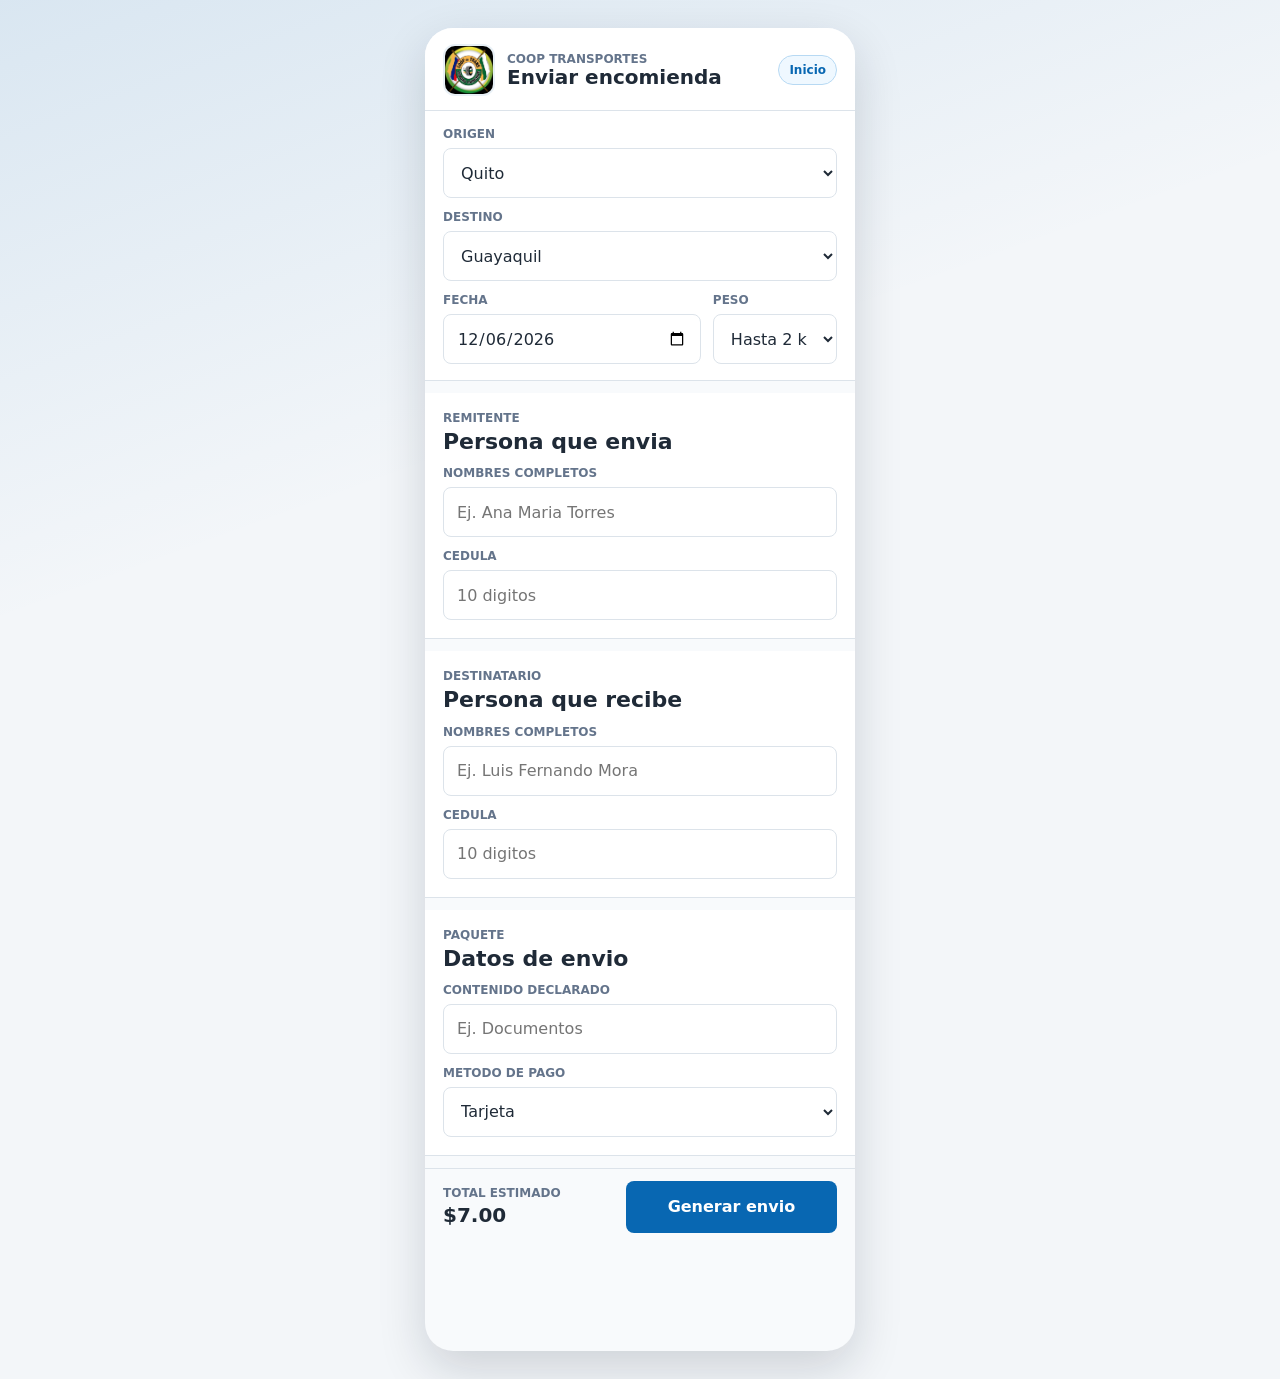
==== encomiendas.html @ 29287d23 "Build transport webview demo" ====
<!doctype html>
<html lang="es">
  <head>
    <meta charset="utf-8" />
    <meta name="viewport" content="width=device-width, initial-scale=1, viewport-fit=cover" />
    <title>Coop Transportes | Encomiendas</title>
    <link rel="stylesheet" href="./styles.css?v=20260619-scanner-dashboard" />
  </head>
  <body>
    <main class="app-shell">
      <header class="topbar">
        <div class="brand">
          <img class="brand-logo" src="./assets/zamora-chinchipe-logo.jpg" alt="Cooperativa de Transporte Zamora Chinchipe" />
          <div>
            <p>Coop Transportes</p>
            <h1>Enviar encomienda</h1>
          </div>
        </div>
        <a class="secure-pill link-pill" href="./index.html">Inicio</a>
      </header>

      <form id="parcel-form" class="parcel-form">
        <section class="route-panel" aria-label="Ruta de encomienda">
          <label>
            <span>Origen</span>
            <select id="parcel-origin" required>
              <option value="Quito">Quito</option>
              <option value="Guayaquil">Guayaquil</option>
              <option value="Cuenca">Cuenca</option>
              <option value="Manta">Manta</option>
            </select>
          </label>

          <label>
            <span>Destino</span>
            <select id="parcel-destination" required>
              <option value="Guayaquil">Guayaquil</option>
              <option value="Quito">Quito</option>
              <option value="Cuenca">Cuenca</option>
              <option value="Manta">Manta</option>
            </select>
          </label>

          <div class="inline-fields">
            <label>
              <span>Fecha</span>
              <input id="parcel-date" type="date" required />
            </label>
            <label>
              <span>Peso</span>
              <select id="parcel-weight" required>
                <option value="Hasta 2 kg">Hasta 2 kg</option>
                <option value="2 a 5 kg">2 a 5 kg</option>
                <option value="5 a 10 kg">5 a 10 kg</option>
              </select>
            </label>
          </div>
        </section>

        <section class="form-section">
          <div class="section-title">
            <p>Remitente</p>
            <h2>Persona que envia</h2>
          </div>
          <label>
            <span>Nombres completos</span>
            <input id="sender-name" type="text" autocomplete="name" required minlength="5" placeholder="Ej. Ana Maria Torres" />
          </label>
          <label>
            <span>Cedula</span>
            <input id="sender-id" type="text" inputmode="numeric" maxlength="10" pattern="[0-9]{10}" required placeholder="10 digitos" />
          </label>
        </section>

        <section class="form-section">
          <div class="section-title">
            <p>Destinatario</p>
            <h2>Persona que recibe</h2>
          </div>
          <label>
            <span>Nombres completos</span>
            <input id="receiver-name" type="text" autocomplete="name" required minlength="5" placeholder="Ej. Luis Fernando Mora" />
          </label>
          <label>
            <span>Cedula</span>
            <input id="receiver-id" type="text" inputmode="numeric" maxlength="10" pattern="[0-9]{10}" required placeholder="10 digitos" />
          </label>
        </section>

        <section class="form-section">
          <div class="section-title">
            <p>Paquete</p>
            <h2>Datos de envio</h2>
          </div>
          <label>
            <span>Contenido declarado</span>
            <input id="parcel-content" type="text" required minlength="3" placeholder="Ej. Documentos" />
          </label>
          <label>
            <span>Metodo de pago</span>
            <select id="parcel-payment" required>
              <option value="Tarjeta">Tarjeta</option>
              <option value="Efectivo">Efectivo</option>
            </select>
          </label>
        </section>

        <section class="parcel-summary" aria-label="Resumen de encomienda">
          <div>
            <span>Total estimado</span>
            <strong id="parcel-total">$0.00</strong>
          </div>
          <button class="primary" type="submit">Generar envio</button>
        </section>
      </form>

      <dialog id="parcel-dialog">
        <div class="dialog-card">
          <div class="done-mark">OK</div>
          <p class="eyebrow">Encomienda registrada</p>
          <h2>Orden generada</h2>
          <p id="parcel-copy"></p>
          <strong id="parcel-code" class="ticket-code"></strong>
          <a class="primary action-link" href="./index.html">Volver al inicio</a>
        </div>
      </dialog>
    </main>

    <script src="./encomiendas.js?v=20260619-scanner-dashboard"></script>
  </body>
</html>
---- styles.css ----
:root {
  color-scheme: light;
  --bg: #f3f6f9;
  --panel: #ffffff;
  --ink: #1f2a37;
  --muted: #64748b;
  --line: #dce3ea;
  --primary: #0867b2;
  --primary-dark: #064a80;
  --accent: #f7c948;
  --selected: #13b981;
  --taken: #a6b0bd;
  --danger: #c2410c;
  --shadow: 0 18px 48px rgba(15, 23, 42, 0.16);
}

* {
  box-sizing: border-box;
}

body {
  min-height: 100vh;
  margin: 0;
  background:
    linear-gradient(160deg, rgba(8, 103, 178, 0.11), transparent 34%),
    var(--bg);
  color: var(--ink);
  font-family: Inter, ui-sans-serif, system-ui, -apple-system, BlinkMacSystemFont, "Segoe UI", sans-serif;
}

button,
input,
select {
  font: inherit;
}

.app-shell {
  width: min(430px, 100%);
  min-height: 100vh;
  margin: 0 auto;
  display: flex;
  flex-direction: column;
  background: #f8fafc;
  box-shadow: var(--shadow);
}

.topbar {
  display: flex;
  align-items: center;
  justify-content: space-between;
  gap: 14px;
  padding: max(16px, env(safe-area-inset-top)) 18px 14px;
  background: var(--panel);
  border-bottom: 1px solid var(--line);
}

.brand {
  display: flex;
  align-items: center;
  gap: 12px;
  min-width: 0;
}

.brand-mark {
  width: 48px;
  height: 48px;
  flex: 0 0 auto;
  display: grid;
  place-items: center;
  border-radius: 12px;
  background: var(--primary);
  color: white;
  font-size: 18px;
  font-weight: 950;
}

.brand-logo {
  width: 52px;
  height: 52px;
  flex: 0 0 auto;
  border: 2px solid #e8f0f6;
  border-radius: 12px;
  background: #ffffff;
  object-fit: cover;
}

.brand p,
.eyebrow,
.route-panel span,
.summary-bar span,
.seat-heading p {
  margin: 0;
  color: var(--muted);
  font-size: 12px;
  font-weight: 800;
  letter-spacing: 0;
  text-transform: uppercase;
}

h1,
h2 {
  margin: 0;
  letter-spacing: 0;
}

h1 {
  font-size: 20px;
  line-height: 1.1;
}

h2 {
  font-size: 22px;
  line-height: 1.15;
}

.secure-pill {
  flex: 0 0 auto;
  padding: 7px 10px;
  border: 1px solid #b7d9f3;
  border-radius: 999px;
  background: #eff8ff;
  color: var(--primary);
  font-size: 12px;
  font-weight: 800;
}

.link-pill {
  text-decoration: none;
}

.dashboard-hero,
.form-section,
.activity-section {
  display: grid;
  gap: 12px;
  padding: 18px;
  background: var(--panel);
  border-bottom: 1px solid var(--line);
}

.dashboard-hero {
  gap: 8px;
  background:
    linear-gradient(135deg, rgba(8, 103, 178, 0.14), rgba(19, 185, 129, 0.1)),
    #ffffff;
}

.dashboard-hero p,
.section-title p,
.form-section span,
.parcel-summary span {
  margin: 0;
  color: var(--muted);
  font-size: 12px;
  font-weight: 800;
  letter-spacing: 0;
  text-transform: uppercase;
}

.dashboard-hero span {
  color: var(--muted);
  font-size: 14px;
  line-height: 1.45;
}

.service-grid {
  display: grid;
  gap: 10px;
  padding: 16px 18px;
  background: #f8fafc;
  border-bottom: 1px solid var(--line);
}

.service-card {
  display: grid;
  grid-template-columns: 46px minmax(0, 1fr);
  gap: 10px 12px;
  align-items: center;
  min-height: 86px;
  padding: 12px;
  border: 1px solid var(--line);
  border-radius: 8px;
  background: #ffffff;
  color: var(--ink);
  text-decoration: none;
}

.service-card small {
  grid-column: 2;
  color: var(--muted);
  font-size: 13px;
  line-height: 1.35;
}

.service-icon {
  grid-row: span 2;
  width: 46px;
  height: 46px;
  display: grid;
  place-items: center;
  border-radius: 8px;
  background: #eff8ff;
  color: var(--primary);
  font-weight: 950;
}

.metric-grid {
  display: grid;
  grid-template-columns: 1fr 1fr;
  gap: 10px;
  padding: 0 18px 16px;
  background: #f8fafc;
  border-bottom: 1px solid var(--line);
}

.metric-card {
  display: grid;
  gap: 6px;
  padding: 14px;
  border: 1px solid var(--line);
  border-radius: 8px;
  background: #ffffff;
}

.metric-card span,
.activity-item span {
  color: var(--muted);
  font-size: 11px;
  font-weight: 800;
  text-transform: uppercase;
}

.metric-card strong {
  color: var(--primary);
  font-size: 28px;
  line-height: 1;
}

.activity-section {
  flex: 1;
}

.section-title {
  display: grid;
  gap: 4px;
}

.activity-list {
  display: grid;
  gap: 10px;
}

.activity-item {
  display: flex;
  justify-content: space-between;
  gap: 12px;
  padding: 12px;
  border: 1px solid var(--line);
  border-radius: 8px;
  background: #ffffff;
}

.activity-item div {
  min-width: 0;
  display: grid;
  gap: 3px;
}

.activity-item strong,
.activity-item small {
  overflow: hidden;
  text-overflow: ellipsis;
  white-space: nowrap;
}

.activity-item small,
.activity-item time,
.empty-state {
  color: var(--muted);
  font-size: 13px;
}

.activity-item time {
  flex: 0 0 auto;
  font-weight: 750;
}

.route-panel {
  display: grid;
  gap: 12px;
  padding: 16px 18px;
  background: var(--panel);
  border-bottom: 1px solid var(--line);
}

.ticket-tools {
  display: grid;
  grid-template-columns: 1fr 1fr;
  gap: 10px;
  align-items: center;
  padding: 12px 18px;
  background: #f8fafc;
  border-bottom: 1px solid var(--line);
}

.dashboard-tools {
  padding-top: 18px;
  padding-bottom: 18px;
}

.ticket-tools div {
  min-height: 52px;
  display: grid;
  align-content: center;
  gap: 3px;
  padding: 8px 12px;
  border: 1px solid var(--line);
  border-radius: 8px;
  background: #ffffff;
}

.ticket-tools span {
  color: var(--muted);
  font-size: 11px;
  font-weight: 800;
  text-transform: uppercase;
}

.ticket-tools strong {
  overflow: hidden;
  font-size: 14px;
  text-overflow: ellipsis;
  white-space: nowrap;
}

label {
  display: grid;
  gap: 7px;
}

input,
select {
  width: 100%;
  min-height: 50px;
  padding: 0 13px;
  border: 1px solid var(--line);
  border-radius: 8px;
  background: white;
  color: var(--ink);
  outline: none;
  font-size: 16px;
}

input:focus,
select:focus {
  border-color: var(--primary);
  box-shadow: 0 0 0 4px rgba(8, 103, 178, 0.12);
}

.inline-fields {
  display: grid;
  grid-template-columns: minmax(0, 1.35fr) minmax(96px, 0.65fr);
  gap: 12px;
}

.schedule-field {
  display: grid;
  gap: 8px;
  margin: 0;
  padding: 0;
  border: 0;
}

.schedule-field legend {
  color: var(--muted);
  font-size: 12px;
  font-weight: 800;
  text-transform: uppercase;
}

.schedule-grid {
  display: grid;
  grid-template-columns: repeat(3, minmax(0, 1fr));
  gap: 8px;
}

.schedule-grid label {
  display: block;
}

.schedule-grid input {
  position: absolute;
  opacity: 0;
  pointer-events: none;
}

.schedule-grid span {
  min-height: 42px;
  display: grid;
  place-items: center;
  border: 1px solid var(--line);
  border-radius: 8px;
  background: #ffffff;
  color: var(--ink);
  font-size: 14px;
  font-weight: 900;
}

.schedule-grid input:checked + span {
  border-color: var(--primary);
  background: #eff8ff;
  color: var(--primary);
  box-shadow: 0 0 0 3px rgba(8, 103, 178, 0.1);
}

.seat-heading {
  display: grid;
  gap: 10px;
  padding: 16px 18px 10px;
}

.legend {
  display: flex;
  align-items: center;
  gap: 10px;
  color: var(--muted);
  font-size: 12px;
  font-weight: 750;
}

.legend span {
  display: inline-flex;
  align-items: center;
  gap: 5px;
}

.sample {
  width: 14px;
  height: 14px;
  display: inline-block;
  border-radius: 3px;
}

.available {
  background: var(--primary);
}

.selected {
  background: var(--selected);
}

.taken {
  background: var(--taken);
}

.bus-wrap {
  flex: 1;
  min-height: 0;
  overflow-y: auto;
  padding: 0 18px 14px;
  -webkit-overflow-scrolling: touch;
}

.bus {
  width: min(238px, 100%);
  margin: 0 auto;
  padding: 12px 12px 16px;
  border: 5px solid #6f7a86;
  border-radius: 18px 18px 12px 12px;
  background: linear-gradient(90deg, #edf2f6 0 16px, #ffffff 16px calc(100% - 16px), #edf2f6 calc(100% - 16px));
  box-shadow: inset 0 0 0 2px #c6d0da, 0 14px 32px rgba(15, 23, 42, 0.14);
}

.driver-row {
  display: grid;
  grid-template-columns: 1fr 58px;
  align-items: center;
  min-height: 52px;
  margin-bottom: 6px;
}

.door {
  width: 44px;
  height: 35px;
  margin-left: 5px;
  border-radius: 6px;
  background: var(--accent);
  box-shadow: inset 0 -4px 0 rgba(0, 0, 0, 0.12);
}

.driver-seat {
  width: 42px;
  height: 42px;
  display: block;
  border: 5px solid #9aa3ad;
  border-radius: 50%;
  background:
    linear-gradient(#9aa3ad, #9aa3ad) center / 26px 5px no-repeat,
    linear-gradient(90deg, #9aa3ad, #9aa3ad) center / 5px 26px no-repeat,
    #e5edf3;
}

.seat-map {
  display: grid;
  grid-template-columns: repeat(2, 36px) 22px repeat(2, 36px);
  grid-auto-rows: 34px;
  gap: 10px 7px;
  justify-content: center;
}

.aisle {
  pointer-events: none;
}

.seat {
  position: relative;
  width: 36px;
  height: 34px;
  border: 0;
  border-radius: 7px 7px 5px 5px;
  background: var(--primary);
  color: white;
  cursor: pointer;
  font-size: 11px;
  font-weight: 900;
  box-shadow: inset 0 -5px 0 rgba(0, 0, 0, 0.2), 0 3px 0 #0b3d64;
}

.seat::before,
.seat::after {
  content: "";
  position: absolute;
  top: 7px;
  width: 4px;
  height: 17px;
  border-radius: 4px;
  background: rgba(0, 0, 0, 0.24);
}

.seat::before {
  left: -3px;
}

.seat::after {
  right: -3px;
}

.seat:focus-visible {
  outline: 4px solid rgba(19, 185, 129, 0.25);
  outline-offset: 3px;
}

.seat.is-selected {
  background: var(--selected);
  box-shadow: inset 0 -5px 0 rgba(0, 0, 0, 0.18), 0 3px 0 #08734e;
}

.seat.is-taken {
  background: var(--taken);
  color: #f8fafc;
  cursor: not-allowed;
  box-shadow: inset 0 -5px 0 rgba(0, 0, 0, 0.15), 0 3px 0 #737f8c;
}

.summary-bar {
  position: sticky;
  bottom: 82px;
  z-index: 5;
  width: 100%;
  display: grid;
  grid-template-columns: 1.3fr 0.7fr;
  gap: 1px;
  padding: 0 12px;
  pointer-events: none;
}

.summary-bar div {
  min-width: 0;
  display: grid;
  gap: 3px;
  padding: 11px 12px;
  border-top: 1px solid #b7d9f3;
  border-bottom: 1px solid #b7d9f3;
  background: white;
}

.summary-bar div:first-child {
  border-left: 1px solid #b7d9f3;
  border-radius: 8px 0 0 8px;
}

.summary-bar div:last-child {
  border-right: 1px solid #b7d9f3;
  border-radius: 0 8px 8px 0;
}

.summary-bar strong {
  overflow: hidden;
  font-size: 14px;
  text-overflow: ellipsis;
  white-space: nowrap;
}

.actions {
  position: sticky;
  bottom: 0;
  z-index: 6;
  width: 100%;
  display: grid;
  grid-template-columns: 0.8fr 1.2fr;
  gap: 10px;
  padding: 12px 18px max(14px, env(safe-area-inset-bottom));
  border-top: 1px solid var(--line);
  background: rgba(248, 250, 252, 0.96);
  backdrop-filter: blur(12px);
}

.primary,
.secondary {
  min-height: 52px;
  border: 1px solid transparent;
  border-radius: 8px;
  cursor: pointer;
  font-weight: 900;
}

.primary {
  background: var(--primary);
  color: white;
}

.primary:hover {
  background: var(--primary-dark);
}

.primary:disabled {
  opacity: 0.48;
  cursor: not-allowed;
}

.secondary {
  background: white;
  border-color: var(--line);
  color: var(--ink);
}

dialog {
  width: min(390px, calc(100% - 28px));
  border: 0;
  border-radius: 8px;
  padding: 0;
  box-shadow: var(--shadow);
}

dialog:not([open]) {
  display: none;
}

dialog[open] {
  position: fixed;
  top: 50%;
  left: 50%;
  z-index: 20;
  transform: translate(-50%, -50%);
  max-height: calc(100vh - 32px);
  overflow-y: auto;
}

dialog::backdrop {
  background: rgba(15, 23, 42, 0.42);
}

.dialog-card {
  display: grid;
  gap: 12px;
  padding: 24px;
  text-align: center;
}

.dialog-card p {
  margin: 0;
  color: var(--muted);
  line-height: 1.45;
}

#ticket-copy {
  white-space: pre-line;
}

#ticket-qr {
  justify-self: center;
  width: 180px;
  height: 180px;
  padding: 8px;
  border: 1px solid var(--line);
  border-radius: 8px;
  background: white;
}

.ticket-code {
  padding: 8px 10px;
  border-radius: 8px;
  background: #eff8ff;
  color: var(--primary);
  font-size: 13px;
  overflow-wrap: anywhere;
}

.passenger-fields,
.parcel-form {
  display: grid;
  gap: 12px;
}

.passenger-card {
  display: grid;
  gap: 10px;
  margin: 0;
  padding: 12px;
  border: 1px solid var(--line);
  border-radius: 8px;
  background: #f8fafc;
  text-align: left;
}

.passenger-card legend {
  padding: 0 5px;
  color: var(--primary);
  font-size: 12px;
  font-weight: 900;
  text-transform: uppercase;
}

.dialog-actions {
  display: grid;
  grid-template-columns: 0.8fr 1.2fr;
  gap: 10px;
}

.form-message {
  padding: 10px;
  border-radius: 8px;
  background: #fff4ed;
  color: var(--danger) !important;
  font-weight: 800;
}

.parcel-form {
  flex: 1;
  padding-bottom: 104px;
}

.parcel-summary {
  position: sticky;
  bottom: 0;
  z-index: 6;
  width: 100%;
  display: grid;
  grid-template-columns: 0.9fr 1.1fr;
  gap: 10px;
  align-items: center;
  padding: 12px 18px max(14px, env(safe-area-inset-bottom));
  border-top: 1px solid var(--line);
  background: rgba(248, 250, 252, 0.96);
  backdrop-filter: blur(12px);
}

.parcel-summary div {
  display: grid;
  gap: 3px;
}

.parcel-summary strong {
  font-size: 20px;
}

.action-link {
  display: grid;
  place-items: center;
  text-decoration: none;
}

.done-mark {
  width: 48px;
  height: 48px;
  display: grid;
  place-items: center;
  justify-self: center;
  border-radius: 50%;
  background: #e8fff6;
  color: #08734e;
  font-size: 13px;
  font-weight: 950;
}

.payment-options {
  display: grid;
  grid-template-columns: 1fr 1fr;
  gap: 10px;
}

.payment-card {
  min-height: 116px;
  display: grid;
  align-content: center;
  justify-items: center;
  gap: 6px;
  padding: 14px 10px;
  border: 1px solid var(--line);
  border-radius: 8px;
  background: #ffffff;
  color: var(--ink);
  cursor: pointer;
}

.payment-card:hover,
.payment-card:focus-visible {
  border-color: var(--primary);
  box-shadow: 0 0 0 4px rgba(8, 103, 178, 0.1);
  outline: none;
}

.payment-card strong {
  font-size: 16px;
}

.payment-card small {
  color: var(--muted);
  font-size: 12px;
  font-weight: 750;
}

.payment-icon {
  width: 42px;
  height: 32px;
  display: grid;
  place-items: center;
  border-radius: 7px;
  background: #eff8ff;
  color: var(--primary);
  font-size: 17px;
  font-weight: 950;
}

.scanner-video {
  width: 100%;
  aspect-ratio: 4 / 3;
  border-radius: 8px;
  background: #0f172a;
  object-fit: cover;
}

.scanner-actions {
  display: grid;
  grid-template-columns: 1fr 1fr;
  gap: 10px;
}

.manual-code {
  text-align: left;
}

.manual-code span {
  color: var(--muted);
  font-size: 12px;
  font-weight: 800;
  text-transform: uppercase;
}

.scan-result {
  min-height: 42px;
  padding: 10px;
  border-radius: 8px;
  background: #f8fafc;
  color: var(--muted);
  font-weight: 750;
}

.scan-result.is-valid {
  background: #e8fff6;
  color: #08734e;
}

.scan-result.is-error {
  background: #fff4ed;
  color: var(--danger);
}

@media (min-width: 760px) {
  body {
    display: grid;
    place-items: center;
    padding: 28px;
  }

  .app-shell {
    min-height: min(860px, calc(100vh - 56px));
    border-radius: 28px;
    overflow: hidden;
  }
}
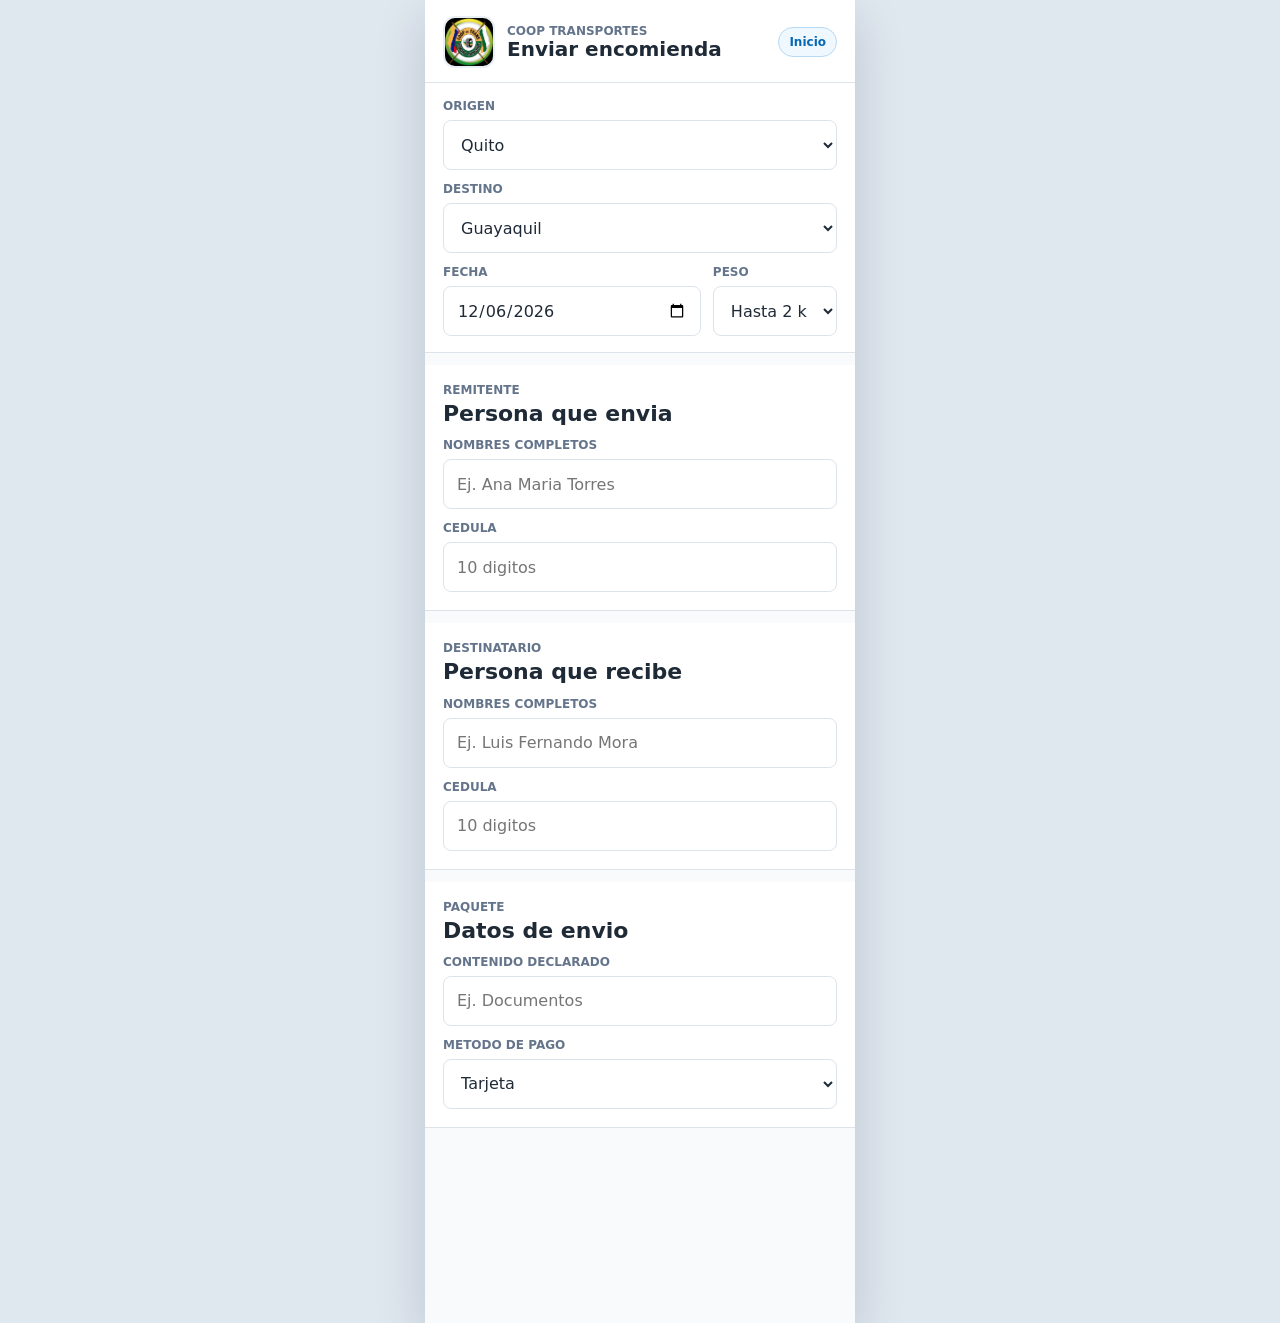
==== commit 9988b56d: "Force ticket and parcel flows into mobile viewport" ====
--- a/encomiendas.html
+++ b/encomiendas.html
@@ -4,9 +4,9 @@
     <meta charset="utf-8" />
     <meta name="viewport" content="width=device-width, initial-scale=1, viewport-fit=cover" />
     <title>Coop Transportes | Encomiendas</title>
-    <link rel="stylesheet" href="./styles.css?v=20260619-scanner-dashboard" />
+    <link rel="stylesheet" href="./styles.css?v=20260619-mobile-only" />
   </head>
-  <body>
+  <body class="mobile-webview">
     <main class="app-shell">
       <header class="topbar">
         <div class="brand">
@@ -126,6 +126,6 @@
       </dialog>
     </main>
 
-    <script src="./encomiendas.js?v=20260619-scanner-dashboard"></script>
+    <script src="./encomiendas.js?v=20260619-mobile-only"></script>
   </body>
 </html>
--- a/styles.css
+++ b/styles.css
@@ -28,6 +28,16 @@
   font-family: Inter, ui-sans-serif, system-ui, -apple-system, BlinkMacSystemFont, "Segoe UI", sans-serif;
 }
 
+body.mobile-webview {
+  min-height: 100dvh;
+  display: grid;
+  justify-items: center;
+  align-items: start;
+  padding: 0;
+  background: #dfe7ef;
+  overflow-x: hidden;
+}
+
 button,
 input,
 select {
@@ -42,6 +52,14 @@
   flex-direction: column;
   background: #f8fafc;
   box-shadow: var(--shadow);
+}
+
+body.mobile-webview .app-shell {
+  width: min(430px, 100vw);
+  max-width: 430px;
+  min-height: 100dvh;
+  border-radius: 0;
+  overflow: hidden;
 }
 
 .topbar {
@@ -652,6 +670,12 @@
   box-shadow: var(--shadow);
 }
 
+body.mobile-webview dialog {
+  width: min(390px, calc(100vw - 28px));
+  max-width: 402px;
+  border-radius: 12px;
+}
+
 dialog:not([open]) {
   display: none;
 }
@@ -662,8 +686,13 @@
   left: 50%;
   z-index: 20;
   transform: translate(-50%, -50%);
-  max-height: calc(100vh - 32px);
+  max-height: calc(100dvh - 24px);
   overflow-y: auto;
+}
+
+body.mobile-webview dialog[open] {
+  top: max(12px, env(safe-area-inset-top));
+  transform: translateX(-50%);
 }
 
 dialog::backdrop {
@@ -898,4 +927,14 @@
     border-radius: 28px;
     overflow: hidden;
   }
-}
+
+  body.mobile-webview {
+    place-items: start center;
+    padding: 0;
+  }
+
+  body.mobile-webview .app-shell {
+    min-height: 100dvh;
+    border-radius: 0;
+  }
+}
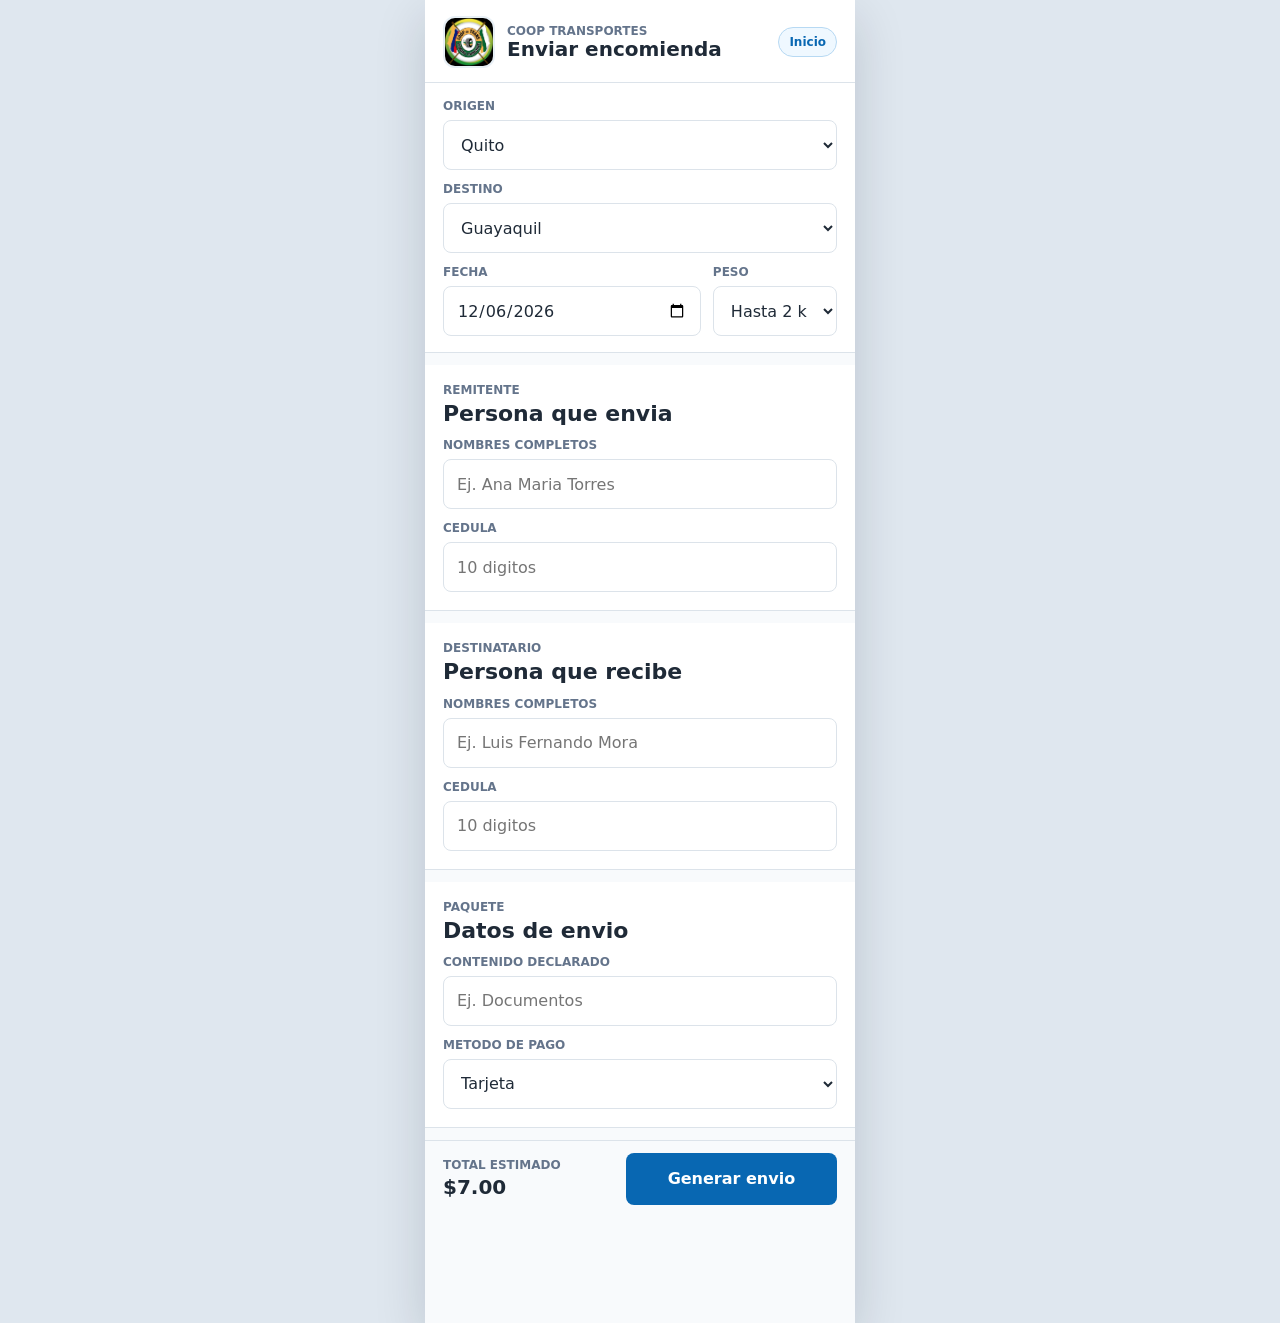
==== commit cfa15790: "Polish payment completion copy" ====
--- a/encomiendas.html
+++ b/encomiendas.html
@@ -4,7 +4,7 @@
     <meta charset="utf-8" />
     <meta name="viewport" content="width=device-width, initial-scale=1, viewport-fit=cover" />
     <title>Coop Transportes | Encomiendas</title>
-    <link rel="stylesheet" href="./styles.css?v=20260619-mobile-only" />
+    <link rel="stylesheet" href="./styles.css?v=20260619-clean-status" />
   </head>
   <body class="mobile-webview">
     <main class="app-shell">
@@ -120,12 +120,26 @@
           <p class="eyebrow">Encomienda registrada</p>
           <h2>Orden generada</h2>
           <p id="parcel-copy"></p>
+          <p id="parcel-callback-status" class="callback-status">Procesando tu solicitud...</p>
           <strong id="parcel-code" class="ticket-code"></strong>
-          <a class="primary action-link" href="./index.html">Volver al inicio</a>
+          <button id="close-parcel-dialog" class="primary" type="button">Pagar</button>
+        </div>
+      </dialog>
+
+      <dialog id="parcel-card-dialog">
+        <div class="dialog-card">
+          <p class="eyebrow">Tarjeta guardada</p>
+          <h2>Selecciona una tarjeta</h2>
+          <button id="select-parcel-demo-card" class="saved-card" type="button">
+            <span>Visa</span>
+            <strong>•••• 4582</strong>
+            <small>Cliente Coop · vence 08/28</small>
+          </button>
+          <button id="cancel-parcel-card" class="secondary" type="button">Volver</button>
         </div>
       </dialog>
     </main>
 
-    <script src="./encomiendas.js?v=20260619-mobile-only"></script>
+    <script src="./encomiendas.js?v=20260619-clean-status"></script>
   </body>
 </html>
--- a/styles.css
+++ b/styles.css
@@ -735,6 +735,15 @@
   overflow-wrap: anywhere;
 }
 
+.callback-status {
+  min-height: 42px;
+  padding: 10px;
+  border-radius: 8px;
+  background: #f8fafc;
+  color: var(--muted) !important;
+  font-weight: 800;
+}
+
 .passenger-fields,
 .parcel-form {
   display: grid;
@@ -871,6 +880,31 @@
   font-weight: 950;
 }
 
+.saved-card {
+  display: grid;
+  gap: 6px;
+  min-height: 124px;
+  padding: 18px;
+  border: 1px solid #b7d9f3;
+  border-radius: 12px;
+  background:
+    linear-gradient(135deg, rgba(8, 103, 178, 0.94), rgba(6, 74, 128, 0.96)),
+    var(--primary);
+  color: white;
+  cursor: pointer;
+  text-align: left;
+}
+
+.saved-card span,
+.saved-card small {
+  color: rgba(255, 255, 255, 0.82);
+  font-weight: 800;
+}
+
+.saved-card strong {
+  font-size: 24px;
+}
+
 .scanner-video {
   width: 100%;
   aspect-ratio: 4 / 3;
